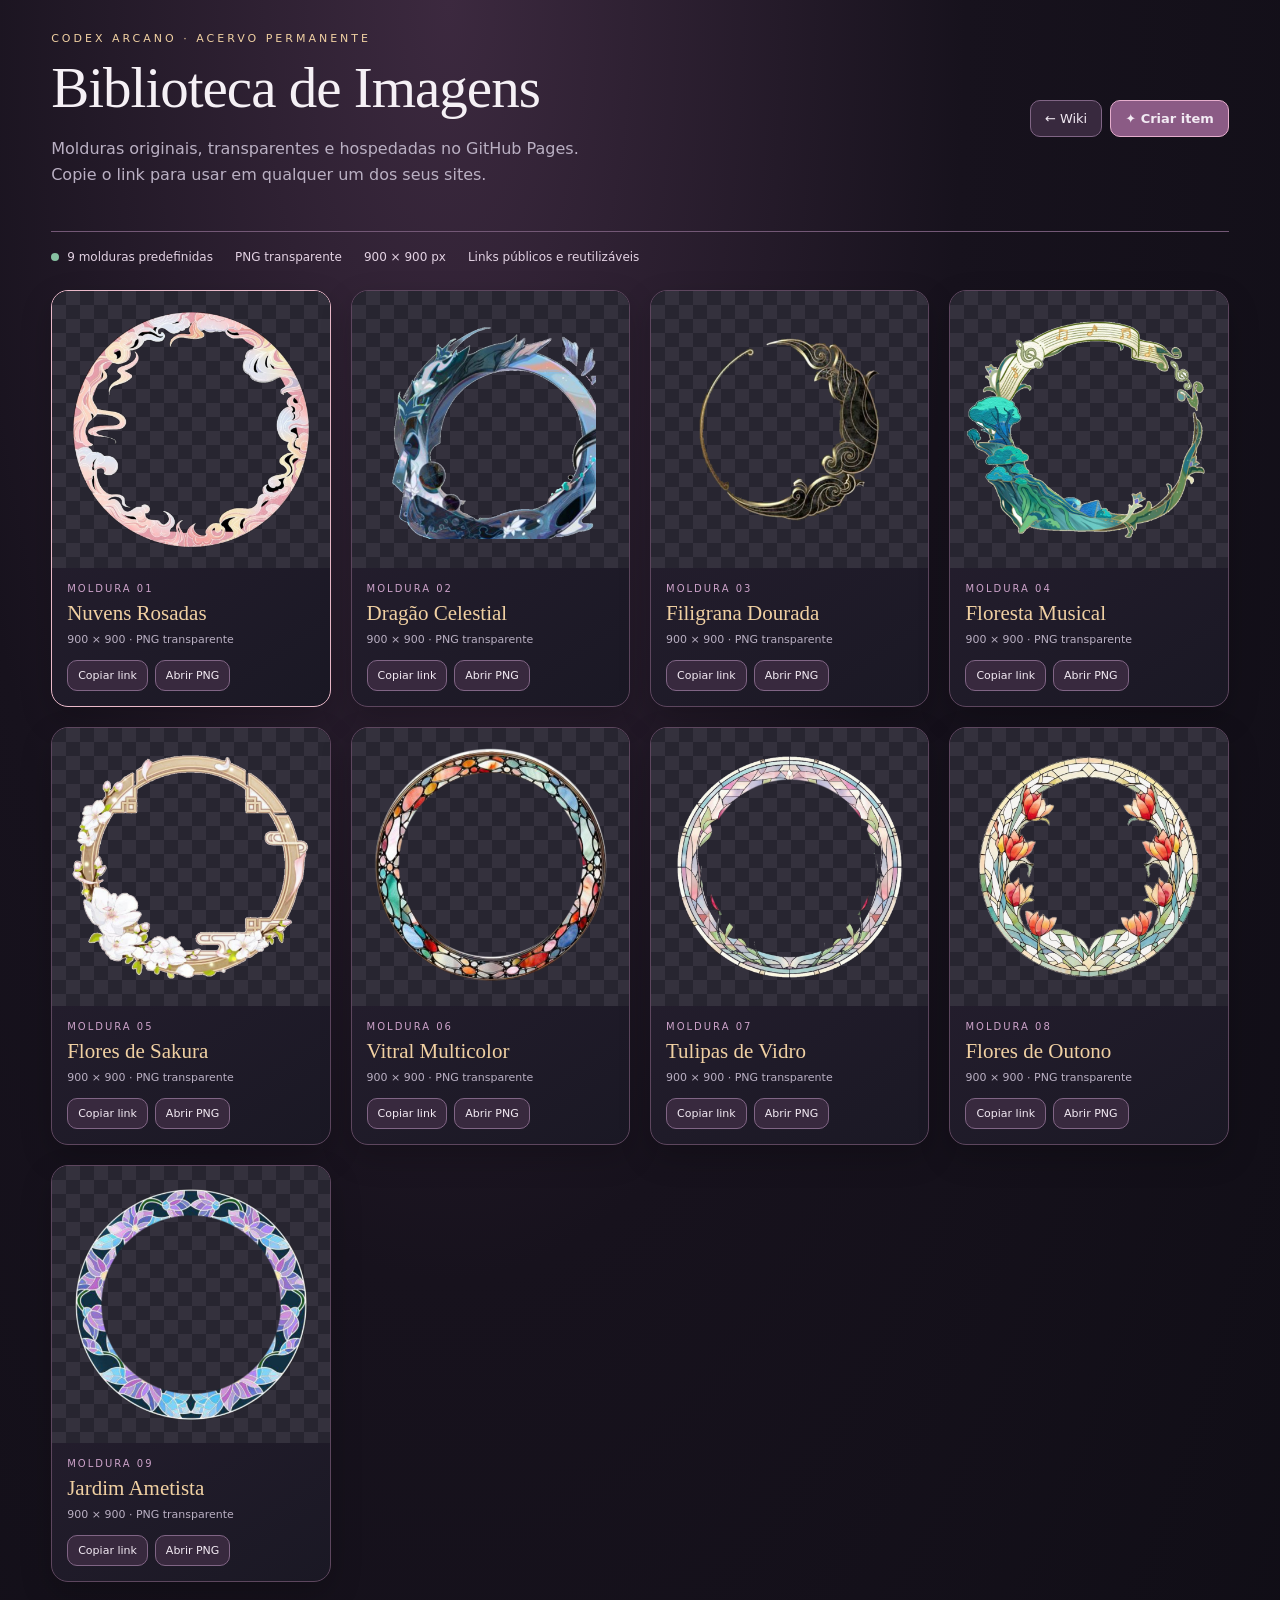
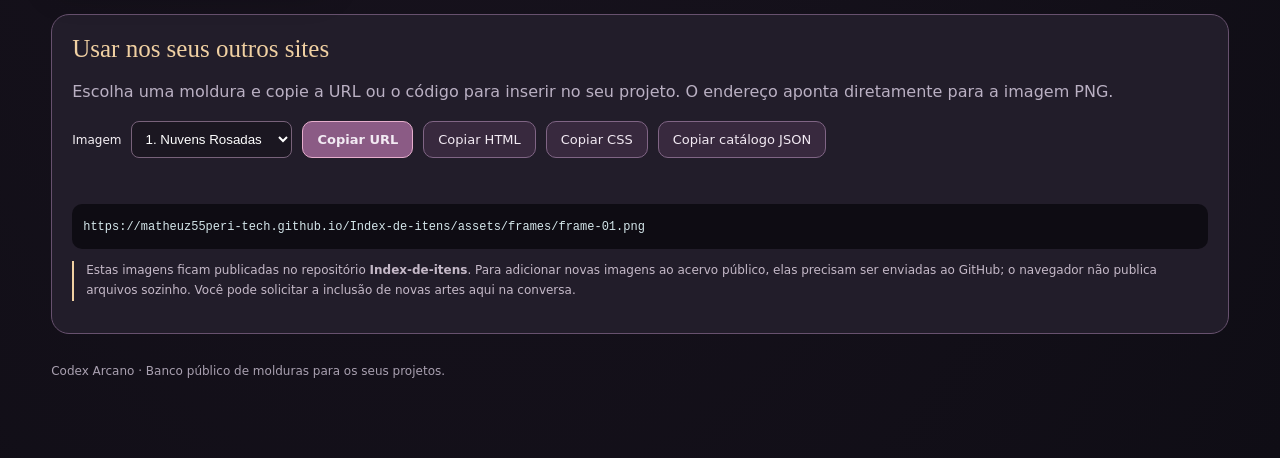
==== assets.html @ 6168e5bf "feat: add public image library with permanent PNG links and embed snippets" ====
<!doctype html>
<html lang="pt-BR"><head><meta charset="utf-8"><meta name="viewport" content="width=device-width,initial-scale=1">
<meta name="description" content="Biblioteca de imagens do Codex Arcano: molduras transparentes para RPG, prontas para usar em seus sites.">
<meta name="theme-color" content="#1c1624"><title>Biblioteca de Imagens · Codex Arcano</title>
<style>
:root{color-scheme:dark;--bg:#120f17;--card:#211b2b;--line:#5d465e;--lav:#e1c5ef;--gold:#f0d0a2;--muted:#bab0c3}*{box-sizing:border-box}body{margin:0;font-family:system-ui,-apple-system,Segoe UI,Arial,sans-serif;background:radial-gradient(ellipse at 35% 0%,#3c293f 0,#17121d 44%,#0f0d15 100%);color:#f5f0f5;min-height:100vh}button,a{font:inherit}a{color:inherit}.shell{max-width:1420px;padding:32px clamp(16px,4vw,56px) 80px;margin:auto}.top{display:flex;justify-content:space-between;align-items:center;flex-wrap:wrap;gap:18px;border-bottom:1px solid #735876;padding-bottom:26px}.eyebrow{font-size:11px;letter-spacing:3px;color:var(--gold);text-transform:uppercase}.top h1{font:normal clamp(33px,4.5vw,57px) Georgia,serif;letter-spacing:-1px;margin:10px 0}.muted{color:var(--muted)}p{line-height:1.65}.nav{display:flex;flex-wrap:wrap;gap:8px}.btn{cursor:pointer;display:inline-flex;justify-content:center;align-items:center;gap:8px;padding:10px 14px;border:1px solid #806585;border-radius:10px;color:#f2eaf3;background:#38293e;text-decoration:none;font-size:13px;transition:background .15s}.btn:hover{background:#59405d;border-color:#ddbbd9}.btn:focus-visible,.card:focus-visible{outline:3px solid #f5d1a5;outline-offset:3px}.btn.primary{background:#8b5b85;border-color:#e6aecd;font-weight:700}.stats{display:flex;gap:22px;flex-wrap:wrap;margin:18px 0 26px}.stat{display:flex;gap:8px;align-items:center;color:#e3d2e3;font-size:12px}.dot{height:8px;width:8px;background:#87c1a2;border-radius:50%}.grid{display:grid;grid-template-columns:repeat(auto-fill,minmax(230px,1fr));gap:20px}.card{border:1px solid var(--line);border-radius:17px;overflow:hidden;background:linear-gradient(145deg,#2a2133,#1a1824);box-shadow:0 12px 32px #0003;min-width:0}.imgspace{background-color:#272530;background-image:linear-gradient(45deg,#34313d 25%,transparent 25%),linear-gradient(-45deg,#34313d 25%,transparent 25%),linear-gradient(45deg,transparent 75%,#34313d 75%),linear-gradient(-45deg,transparent 75%,#34313d 75%);background-size:28px 28px;background-position:0 0,0 14px,14px -14px,-14px 0;display:grid;place-items:center;aspect-ratio:1;padding:8px}.imgspace img{width:100%;height:100%;object-fit:contain}.detail{padding:15px}.number{font-size:10px;letter-spacing:2px;color:#cca2c9}.detail h2{font:normal 21px Georgia,serif;color:var(--gold);margin:7px 0}.info{font-size:11px;color:var(--muted);margin:4px 0 14px}.actions{display:flex;flex-wrap:wrap;gap:7px}.actions .btn{font-size:11px;padding:8px 10px}.panel{margin-top:32px;border:1px solid #67516e;border-radius:18px;background:#221d2a;padding:20px}.panel h2{font:normal 25px Georgia,serif;color:var(--gold);margin:0 0 10px}.code{display:flex;gap:8px;align-items:center;background:#0e0c13;border-radius:10px;padding:11px;color:#d5e7eb;overflow-x:auto;font:12px/1.5 ui-monospace,monospace;white-space:nowrap;min-height:45px}.field{display:flex;gap:10px;align-items:center;flex-wrap:wrap}.field label{font-size:12px}.field select{color:#fff;background:#1b1721;border:1px solid #78627a;border-radius:8px;padding:9px}.status{color:#a8e0c0;min-height:26px;font-size:12px;margin:10px 0}.disclaimer{border-left:2px solid var(--gold);padding-left:12px;font-size:12px;color:#c5b9c8}footer{font-size:12px;color:#a9a0b0;margin-top:30px}@media(max-width:470px){.grid{grid-template-columns:repeat(2,minmax(0,1fr));gap:10px}.detail{padding:10px}.detail h2{font-size:17px}.actions .btn{padding:8px 6px}.shell{padding:18px 10px 45px}.top h1{font-size:35px}.panel{padding:15px}.btn{padding:9px 10px}}
</style></head><body><main class="shell">
<header class="top"><div><div class="eyebrow">Codex Arcano · Acervo Permanente</div><h1>Biblioteca de Imagens</h1><p class="muted">Molduras originais, transparentes e hospedadas no GitHub Pages.<br>Copie o link para usar em qualquer um dos seus sites.</p></div>
<nav class="nav" aria-label="Navegação"><a class="btn" href="./">← Wiki</a><a class="btn primary" href="studio.html">✦ Criar item</a></nav></header>
<div class="stats"><span class="stat"><span class="dot"></span>9 molduras predefinidas</span><span class="stat">PNG transparente</span><span class="stat">900 × 900 px</span><span class="stat">Links públicos e reutilizáveis</span></div>
<div id="gallery" class="grid"></div>
<section class="panel"><h2>Usar nos seus outros sites</h2><p class="muted">Escolha uma moldura e copie a URL ou o código para inserir no seu projeto. O endereço aponta diretamente para a imagem PNG.</p><div class="field"><label for="chosen">Imagem</label><select id="chosen"></select><button id="copyUrl" class="btn primary">Copiar URL</button><button id="copyHtml" class="btn">Copiar HTML</button><button id="copyCss" class="btn">Copiar CSS</button><button id="copyCatalog" class="btn">Copiar catálogo JSON</button></div>
<p class="status" id="status" role="status"></p><div id="urlCode" class="code"></div>
<p class="disclaimer">Estas imagens ficam publicadas no repositório <strong>Index-de-itens</strong>. Para adicionar novas imagens ao acervo público, elas precisam ser enviadas ao GitHub; o navegador não publica arquivos sozinho. Você pode solicitar a inclusão de novas artes aqui na conversa.</p></section>
<footer>Codex Arcano · Banco público de molduras para os seus projetos.</footer></main>
<script>
(() => {'use strict';
const names=['Nuvens Rosadas','Dragão Celestial','Filigrana Dourada','Floresta Musical','Flores de Sakura','Vitral Multicolor','Tulipas de Vidro','Flores de Outono','Jardim Ametista'];
const base='https://matheuz55peri-tech.github.io/Index-de-itens/assets/frames/';
const data=names.map((name,i)=>({id:'frame-'+String(i+1).padStart(2,'0'),name,file:'frame-'+String(i+1).padStart(2,'0')+'.png',url:base+'frame-'+String(i+1).padStart(2,'0')+'.png'}));
const sel=document.getElementById('chosen'),code=document.getElementById('urlCode'),status=document.getElementById('status');
let current=0;
function choose(i){current=i;sel.value=String(i);code.textContent=data[i].url;document.querySelectorAll('.card').forEach((c,j)=>{c.style.borderColor=j===i?'#eab9c9':''})}
function setMessage(text){status.textContent=text}
async function copy(text,label){try{await navigator.clipboard.writeText(text);setMessage(label+' copiado!')}catch(e){const input=document.createElement('textarea');input.value=text;input.style.position='fixed';input.style.left='-10000px';document.body.append(input);input.select();let ok=document.execCommand('copy');input.remove();setMessage(ok?label+' copiado!':'Não foi possível copiar; selecione o texto exibido abaixo.')}}
for(let i=0;i<data.length;i++){const d=data[i],option=document.createElement('option');option.value=i;option.textContent=(i+1)+'. '+d.name;sel.append(option);
const card=document.createElement('article');card.className='card';card.innerHTML='<div class="imgspace"><img loading="lazy" alt=""></div><div class="detail"><div class="number"></div><h2></h2><div class="info">900 × 900 · PNG transparente</div><div class="actions"></div></div>';
card.querySelector('img').src=d.url;card.querySelector('img').alt='Moldura transparente: '+d.name;card.querySelector('h2').textContent=d.name;card.querySelector('.number').textContent='MOLDURA '+String(i+1).padStart(2,'0');
const actions=card.querySelector('.actions');
const url=document.createElement('button');url.type='button';url.className='btn';url.textContent='Copiar link';url.onclick=()=>{choose(i);copy(d.url,'Link da moldura')};
const view=document.createElement('a');view.className='btn';view.textContent='Abrir PNG';view.href=d.url;view.target='_blank';view.rel='noopener';view.onclick=()=>choose(i);
actions.append(url,view);document.getElementById('gallery').append(card)}
sel.onchange=()=>choose(Number(sel.value));choose(0);
document.getElementById('copyUrl').onclick=()=>copy(data[current].url,'Link');
document.getElementById('copyHtml').onclick=()=>copy('<img src="'+data[current].url+'" alt="Moldura '+data[current].name+'" />','HTML');
document.getElementById('copyCss').onclick=()=>copy('background-image: url("'+data[current].url+'");','CSS');
document.getElementById('copyCatalog').onclick=()=>copy(JSON.stringify(Object.fromEntries(data.map(x=>[x.id,x.url])),null,2),'Catálogo JSON');
})();
</script></body></html>
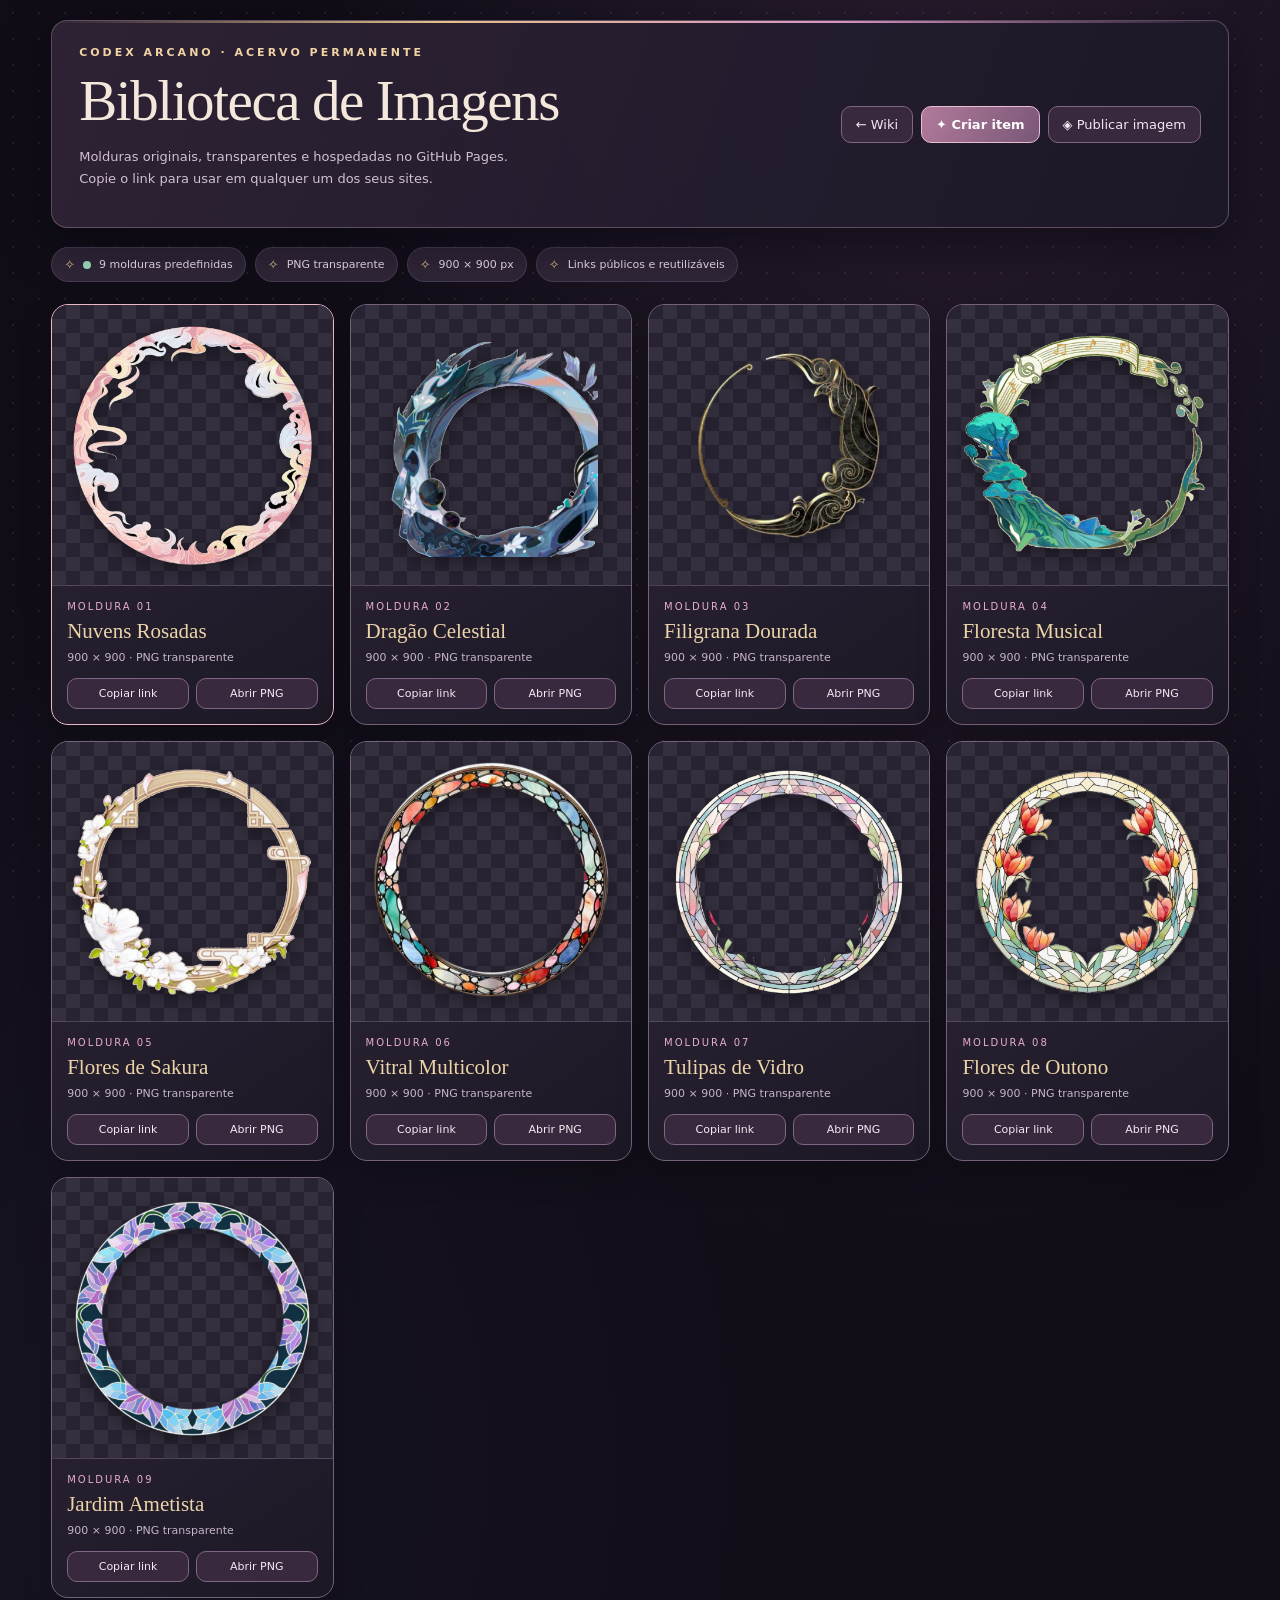
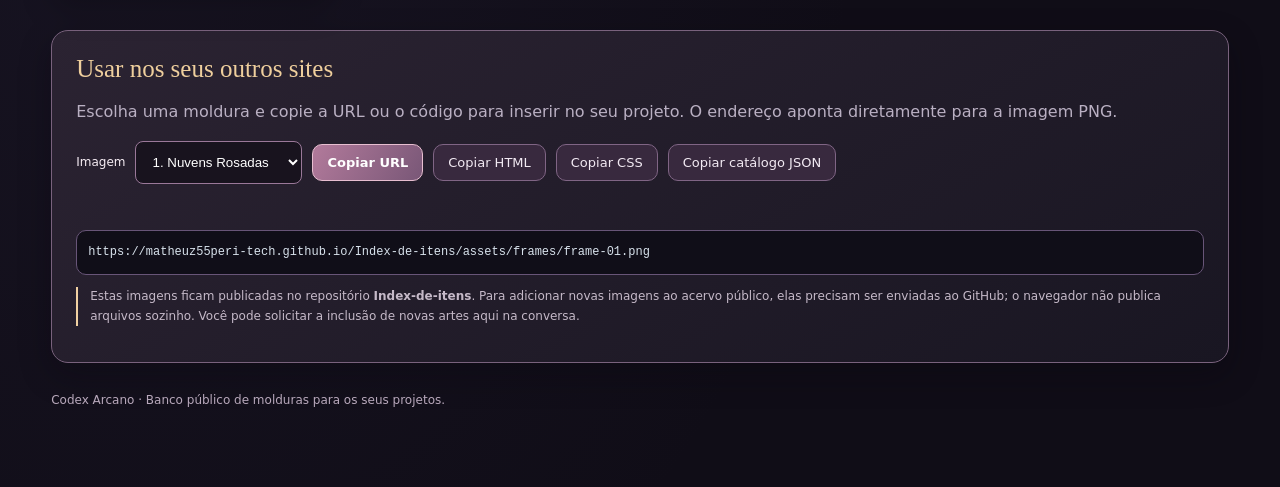
==== commit 82fc809a: "design(library): apply consistent wiki styling and improved cross-navigation to assets.html" ====
--- a/assets.html
+++ b/assets.html
@@ -4,9 +4,9 @@
 <meta name="theme-color" content="#1c1624"><title>Biblioteca de Imagens · Codex Arcano</title>
 <style>
 :root{color-scheme:dark;--bg:#120f17;--card:#211b2b;--line:#5d465e;--lav:#e1c5ef;--gold:#f0d0a2;--muted:#bab0c3}*{box-sizing:border-box}body{margin:0;font-family:system-ui,-apple-system,Segoe UI,Arial,sans-serif;background:radial-gradient(ellipse at 35% 0%,#3c293f 0,#17121d 44%,#0f0d15 100%);color:#f5f0f5;min-height:100vh}button,a{font:inherit}a{color:inherit}.shell{max-width:1420px;padding:32px clamp(16px,4vw,56px) 80px;margin:auto}.top{display:flex;justify-content:space-between;align-items:center;flex-wrap:wrap;gap:18px;border-bottom:1px solid #735876;padding-bottom:26px}.eyebrow{font-size:11px;letter-spacing:3px;color:var(--gold);text-transform:uppercase}.top h1{font:normal clamp(33px,4.5vw,57px) Georgia,serif;letter-spacing:-1px;margin:10px 0}.muted{color:var(--muted)}p{line-height:1.65}.nav{display:flex;flex-wrap:wrap;gap:8px}.btn{cursor:pointer;display:inline-flex;justify-content:center;align-items:center;gap:8px;padding:10px 14px;border:1px solid #806585;border-radius:10px;color:#f2eaf3;background:#38293e;text-decoration:none;font-size:13px;transition:background .15s}.btn:hover{background:#59405d;border-color:#ddbbd9}.btn:focus-visible,.card:focus-visible{outline:3px solid #f5d1a5;outline-offset:3px}.btn.primary{background:#8b5b85;border-color:#e6aecd;font-weight:700}.stats{display:flex;gap:22px;flex-wrap:wrap;margin:18px 0 26px}.stat{display:flex;gap:8px;align-items:center;color:#e3d2e3;font-size:12px}.dot{height:8px;width:8px;background:#87c1a2;border-radius:50%}.grid{display:grid;grid-template-columns:repeat(auto-fill,minmax(230px,1fr));gap:20px}.card{border:1px solid var(--line);border-radius:17px;overflow:hidden;background:linear-gradient(145deg,#2a2133,#1a1824);box-shadow:0 12px 32px #0003;min-width:0}.imgspace{background-color:#272530;background-image:linear-gradient(45deg,#34313d 25%,transparent 25%),linear-gradient(-45deg,#34313d 25%,transparent 25%),linear-gradient(45deg,transparent 75%,#34313d 75%),linear-gradient(-45deg,transparent 75%,#34313d 75%);background-size:28px 28px;background-position:0 0,0 14px,14px -14px,-14px 0;display:grid;place-items:center;aspect-ratio:1;padding:8px}.imgspace img{width:100%;height:100%;object-fit:contain}.detail{padding:15px}.number{font-size:10px;letter-spacing:2px;color:#cca2c9}.detail h2{font:normal 21px Georgia,serif;color:var(--gold);margin:7px 0}.info{font-size:11px;color:var(--muted);margin:4px 0 14px}.actions{display:flex;flex-wrap:wrap;gap:7px}.actions .btn{font-size:11px;padding:8px 10px}.panel{margin-top:32px;border:1px solid #67516e;border-radius:18px;background:#221d2a;padding:20px}.panel h2{font:normal 25px Georgia,serif;color:var(--gold);margin:0 0 10px}.code{display:flex;gap:8px;align-items:center;background:#0e0c13;border-radius:10px;padding:11px;color:#d5e7eb;overflow-x:auto;font:12px/1.5 ui-monospace,monospace;white-space:nowrap;min-height:45px}.field{display:flex;gap:10px;align-items:center;flex-wrap:wrap}.field label{font-size:12px}.field select{color:#fff;background:#1b1721;border:1px solid #78627a;border-radius:8px;padding:9px}.status{color:#a8e0c0;min-height:26px;font-size:12px;margin:10px 0}.disclaimer{border-left:2px solid var(--gold);padding-left:12px;font-size:12px;color:#c5b9c8}footer{font-size:12px;color:#a9a0b0;margin-top:30px}@media(max-width:470px){.grid{grid-template-columns:repeat(2,minmax(0,1fr));gap:10px}.detail{padding:10px}.detail h2{font-size:17px}.actions .btn{padding:8px 6px}.shell{padding:18px 10px 45px}.top h1{font-size:35px}.panel{padding:15px}.btn{padding:9px 10px}}
-</style></head><body><main class="shell">
+</style><link rel="stylesheet" href="library-rework.css?v=3"></head><body><main class="shell">
 <header class="top"><div><div class="eyebrow">Codex Arcano · Acervo Permanente</div><h1>Biblioteca de Imagens</h1><p class="muted">Molduras originais, transparentes e hospedadas no GitHub Pages.<br>Copie o link para usar em qualquer um dos seus sites.</p></div>
-<nav class="nav" aria-label="Navegação"><a class="btn" href="./">← Wiki</a><a class="btn primary" href="studio.html">✦ Criar item</a></nav></header>
+<nav class="nav" aria-label="Navegação"><a class="btn" href="./">← Wiki</a><a class="btn primary" href="studio.html">✦ Criar item</a><a class="btn" href="images.html">◈ Publicar imagem</a></nav></header>
 <div class="stats"><span class="stat"><span class="dot"></span>9 molduras predefinidas</span><span class="stat">PNG transparente</span><span class="stat">900 × 900 px</span><span class="stat">Links públicos e reutilizáveis</span></div>
 <div id="gallery" class="grid"></div>
 <section class="panel"><h2>Usar nos seus outros sites</h2><p class="muted">Escolha uma moldura e copie a URL ou o código para inserir no seu projeto. O endereço aponta diretamente para a imagem PNG.</p><div class="field"><label for="chosen">Imagem</label><select id="chosen"></select><button id="copyUrl" class="btn primary">Copiar URL</button><button id="copyHtml" class="btn">Copiar HTML</button><button id="copyCss" class="btn">Copiar CSS</button><button id="copyCatalog" class="btn">Copiar catálogo JSON</button></div>
--- a/library-rework.css
+++ b/library-rework.css
@@ -0,0 +1,58 @@
+/* Codex Arcano — library and asset archive matching the Wiki visual language */
+:root{--cx-bg:#100d17;--cx-surface:#241d2b;--cx-raised:#34293a;--cx-stroke:#7d6680;--cx-ivory:#f4e8dc;--cx-gold:#e7c58f;--cx-rose:#e7b0cb;--cx-ease:cubic-bezier(.2,.8,.2,1)}
+body{background:radial-gradient(ellipse at 75% -20%,#5c3b5d5c,transparent 50%),radial-gradient(ellipse at 10% 70%,#37315330,transparent 45%),var(--cx-bg);color:#f6edf4}
+body:before{content:"";position:fixed;inset:0;pointer-events:none;z-index:-1;background-image:radial-gradient(#ecceb719 .7px,transparent 1px);background-size:26px 26px}
+::selection{background:#b47a9f;color:#fff}
+.shell{max-width:1500px;padding-top:20px}
+.shell .top{border:1px solid #91788b86;border-radius:16px;padding:25px 27px;background:linear-gradient(110deg,#302437ee,#1c1828);box-shadow:0 14px 42px #08061086;position:relative;overflow:hidden}
+.shell .top:before{content:"";height:2px;position:absolute;inset:0 0 auto;background:linear-gradient(90deg,transparent,#e3c08b,#d693c4,transparent)}
+.shell .top h1{color:var(--cx-ivory);letter-spacing:-.025em;line-height:1.13}
+.shell .top .eyebrow{color:#f1d3a4;font-weight:700}
+.shell .top p{font-size:13px;color:#d0c0d0;max-width:680px}
+.nav .btn,.actions .btn,.field .btn,button.btn{transition:background .18s,transform .18s var(--cx-ease),box-shadow .18s,border-color .18s;border-radius:10px}
+.nav .btn:hover,.actions .btn:hover,.field .btn:hover,button.btn:hover{border-color:#e6c59d;transform:translateY(-2px);box-shadow:0 7px 22px #0006}
+.nav .btn:active,.actions .btn:active,button.btn:active{transform:translateY(1px) scale(.98)}
+.btn.primary{background:linear-gradient(120deg,#b27a9b,#795777);border-color:#e7bed0;color:#fff}
+.btn.primary:hover{background:linear-gradient(120deg,#cb90b1,#a375a1)}
+.stats{gap:9px;margin:19px 0 22px}
+.stat{border:1px solid #6a5b7469;background:#2e2536;border-radius:24px;padding:9px 12px;color:#e7d7e6;font-size:11px}
+.stat:before{content:"✧";color:#e9c591;font-size:13px}
+.stat .dot{background:#9bd9bb}
+#gallery.grid{grid-template-columns:repeat(auto-fill,minmax(235px,1fr));gap:16px}
+#gallery .card{background:linear-gradient(145deg,#30263a,#1b1824);border:1px solid #76617b;border-radius:17px;transition:transform .23s var(--cx-ease),border-color .23s,box-shadow .23s}
+#gallery .card:hover{transform:translateY(-6px);border-color:#ebc49f!important;box-shadow:0 17px 34px #0007,0 0 18px #bd8fb93b}
+#gallery .imgspace{background-color:#282332;background-image:linear-gradient(45deg,#35303f 25%,transparent 25%),linear-gradient(-45deg,#35303f 25%,transparent 25%),linear-gradient(45deg,transparent 75%,#35303f 75%),linear-gradient(-45deg,transparent 75%,#35303f 75%);border-bottom:1px solid #8b6f8a66;overflow:hidden}
+#gallery .imgspace img{transition:transform .38s var(--cx-ease),filter .38s;filter:drop-shadow(0 6px 10px #0006)}
+#gallery .card:hover .imgspace img{transform:scale(1.06);filter:drop-shadow(0 10px 16px #0009)}
+#gallery .detail h2{color:#ecd4a9;font-size:21px}
+#gallery .info{color:#c6b6c9}
+#gallery .number{color:#e7adcf}
+#gallery .actions .btn{flex:1}
+.panel{border:1px solid #79627d;border-radius:17px;background:linear-gradient(150deg,#2b2332,#191622);padding:24px;box-shadow:0 12px 32px #08061055}
+.panel h2{color:#efcf9d}
+.panel .field select{background:#18131e;border:1px solid #9a7899;padding:12px}
+.panel .code{border:1px solid #685578;background:#100e18;color:#d8e2ec}
+.panel .status{font-size:12px;color:#bcdfc5}
+footer{color:#b8a8bb}
+main:not(.shell){max-width:1180px;margin:auto;padding:26px clamp(14px,3vw,46px) 80px}
+main:not(.shell)>h1{font:normal clamp(36px,4vw,56px)/1.1 Georgia,serif;color:#f5e8d6;letter-spacing:-.026em;margin:19px 0}
+main:not(.shell)>p{color:#cbb9c9}
+main:not(.shell)>.panel{margin:18px 0}
+main:not(.shell) .panel h2{font:normal 25px Georgia,serif}
+main:not(.shell) .panel input[type=text],main:not(.shell) .panel input[type=password]{border-color:#88718b;background:#17131d;border-radius:10px;padding:13px}
+main:not(.shell) .panel input[type=file]{width:100%;max-width:none;background:#1d1728;border:1px dashed #a68ca7;padding:20px;border-radius:11px}
+main:not(.shell) .panel input[type=file]::file-selector-button{padding:10px 12px;background:#6a4c70;border:1px solid #e1b6d2;border-radius:8px;color:white;margin-right:14px}
+main:not(.shell) .panel button{background:#493550;border:1px solid #97769b;transition:background .2s,transform .2s;border-radius:10px}
+main:not(.shell) .panel button:hover{background:#704b69;transform:translateY(-2px)}
+main:not(.shell) .panel #send{background:linear-gradient(110deg,#b47a9b,#7b557a);border-color:#e5b3c9;font-weight:700}
+main:not(.shell) .panel .status{background:#241a2e;color:#dfd2ed;border:1px solid #7d667f}
+main:not(.shell) #results.grid{grid-template-columns:repeat(auto-fill,minmax(205px,1fr));gap:14px}
+main:not(.shell) #results .card{background:#211b2d;border:1px solid #79617f;border-radius:14px;box-shadow:0 6px 20px #0004;transition:transform .2s,border-color .2s}
+main:not(.shell) #results .card:hover{transform:translateY(-3px);border-color:#edc4a0}
+main:not(.shell) #results .card img{border-radius:11px}
+main:not(.shell) .warn{border-color:#e4c19a;padding:11px 14px;border-radius:0 9px 9px 0;background:#a36c8b12}
+a:focus-visible,button:focus-visible,input:focus-visible{outline:2px solid #edcf9e;outline-offset:3px}
+@media(max-width:700px){.shell{padding:12px 13px 50px}.shell .top{padding:19px}.stats{gap:7px}#gallery.grid{grid-template-columns:repeat(2,minmax(0,1fr));gap:11px}#gallery .detail{padding:11px}#gallery .detail h2{font-size:17px}#gallery .actions{flex-direction:column}#gallery .actions .btn{width:100%}main:not(.shell){padding:14px 12px 48px}}
+@media(max-width:400px){#gallery.grid{grid-template-columns:1fr}.panel{padding:14px}.shell .top h1{font-size:34px}}
+@media(prefers-reduced-motion:reduce){*,*:before,*:after{animation-duration:.01ms!important;transition-duration:.01ms!important}}
+body.cx-motion-off *,body.cx-motion-off *:before,body.cx-motion-off *:after{animation-duration:.01ms!important;transition-duration:.01ms!important}
